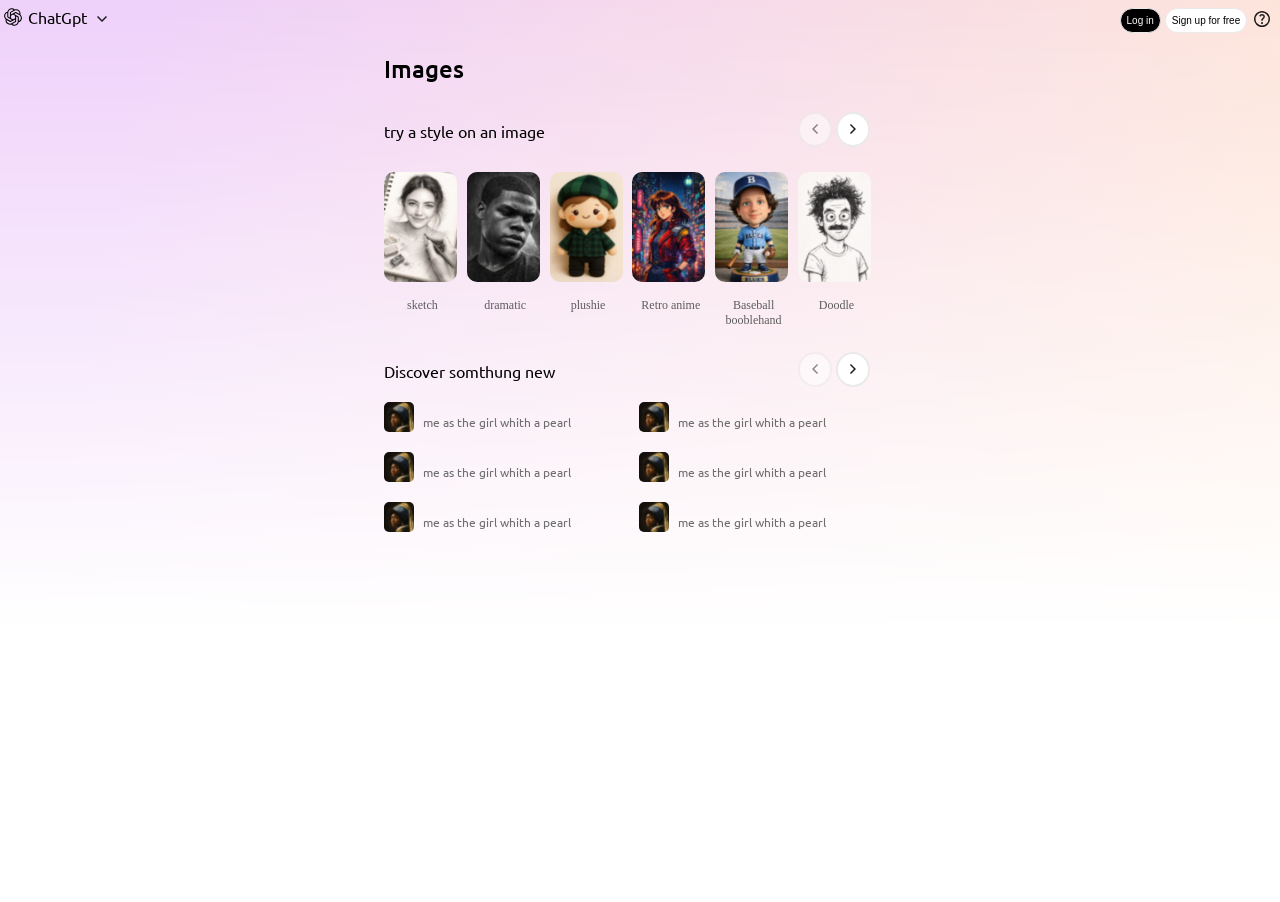
==== images.html @ a2b8e488 "new commit" ====
<!DOCTYPE html>
<html lang="en">

<head>
    <meta charset="UTF-8">
    <meta name="viewport" content="width=device-width, initial-scale=1.0">
    <title>image page</title>
    <link rel="preconnect" href="https://fonts.googleapis.com">
    <link rel="preconnect" href="https://fonts.gstatic.com" crossorigin>
    <link
        href="https://fonts.googleapis.com/css2?family=Ubuntu:ital,wght@0,300;0,400;0,500;0,700;1,300;1,400;1,500;1,700&display=swap"
        rel="stylesheet">
    <link rel="stylesheet" href="./css/images.css">
    <link rel="stylesheet" href="./css/style.css">

</head>

<body>
    <header>
        <div id="lefSide">
            <a href="./index.html">
                <svg id="logo" xmlns="http://www.w3.org/2000/svg"
                    viewBox="0 0 640 640"><!--!Font Awesome Free v7.3.1 by @fontawesome - https://fontawesome.com License - https://fontawesome.com/license/free Copyright 2026 Fonticons, Inc.-->
                    <path
                        d="M260.4 249.8L260.4 201.2C260.4 197.1 261.9 194 265.5 192L363.3 135.7C376.6 128 392.5 124.4 408.9 124.4C470.3 124.4 509.3 172 509.3 222.7C509.3 226.3 509.3 230.4 508.8 234.5L407.3 175.1C401.2 171.5 395 171.5 388.9 175.1L260.4 249.8zM488.7 439.2L488.7 323C488.7 315.8 485.6 310.7 479.5 307.1L351 232.4L393 208.3C396.6 206.3 399.7 206.3 403.2 208.3L501 264.7C529.2 281.1 548.1 315.9 548.1 349.7C548.1 388.6 525.1 424.5 488.7 439.3L488.7 439.3zM230.2 336.8L188.2 312.2C184.6 310.2 183.1 307.1 183.1 303L183.1 190.4C183.1 135.6 225.1 94.1 281.9 94.1C303.4 94.1 323.4 101.3 340.3 114.1L239.4 172.5C233.3 176.1 230.2 181.2 230.2 188.4L230.2 336.9L230.2 336.9zM320.6 389L260.4 355.2L260.4 283.5L320.6 249.7L380.8 283.5L380.8 355.2L320.6 389zM359.3 544.7C337.8 544.7 317.8 537.5 300.9 524.7L401.8 466.3C407.9 462.7 411 457.6 411 450.4L411 301.9L453.5 326.5C457.1 328.5 458.6 331.6 458.6 335.7L458.6 448.3C458.6 503.1 416.1 544.6 359.3 544.6L359.3 544.6zM237.8 430.5L140.1 374.2C111.9 357.8 93 323 93 289.2C93 249.8 116.6 214.4 152.9 199.6L152.9 316.3C152.9 323.5 156 328.6 162.1 332.2L290.1 406.4L248.1 430.5C244.5 432.5 241.4 432.5 237.9 430.5zM232.2 514.5C174.3 514.5 131.8 471 131.8 417.2C131.8 413.1 132.3 409 132.8 404.9L233.7 463.3C239.8 466.9 246 466.9 252.1 463.3L380.6 389.1L380.6 437.7C380.6 441.8 379.1 444.9 375.5 446.9L277.7 503.2C264.4 510.9 248.5 514.5 232.1 514.5L232.1 514.5zM359.2 575.4C421.2 575.4 472.9 531.4 484.6 473C541.9 458.1 578.8 404.4 578.8 349.6C578.8 313.8 563.4 278.9 535.8 253.9C538.4 243.1 539.9 232.4 539.9 221.6C539.9 148.4 480.5 93.6 411.9 93.6C398.1 93.6 384.8 95.6 371.5 100.3C348.5 77.8 316.7 63.4 281.9 63.4C219.9 63.4 168.2 107.4 156.5 165.8C99.2 180.6 62.3 234.4 62.3 289.2C62.3 325 77.7 359.9 105.3 384.9C102.7 395.7 101.2 406.4 101.2 417.2C101.2 490.4 160.6 545.2 229.2 545.2C243 545.2 256.3 543.2 269.6 538.5C292.6 561 324.4 575.4 359.2 575.4z" />
                </svg>
                <h1 class="ubuntu-regular">ChatGpt</h1>
                <svg xmlns="http://www.w3.org/2000/svg" height="18px" viewBox="48 -912 864 864" width="18px"
                    fill="#1f1f1f">
                    <path d="M480-333 240-573l51-51 189 189 189-189 51 51-240 240Z" />
                </svg>
            </a>
        </div>

        <div id="rightSide" class="ubuntu-regular">
            <svg xmlns="http://www.w3.org/2000/svg" height="18px" viewBox="48 -912 864 864" width="18px" fill="#1f1f1f">
                <path
                    d="M514-254q14-14 14-34t-14-34q-14-14-34-14t-34 14q-14 14-14 34t14 34q14 14 34 14t34-14Zm-70-139h73q0-37 6.5-52.5T555-485q35-34 48.5-58t13.5-53q0-55-37.5-89.5T484-720q-51 0-88.5 27T343-620l65 27q9-28 28.5-43.5T482-652q28 0 46 16t18 42q0 23-15.5 41T496-518q-35 32-43.5 52.5T444-393Zm36 297q-79 0-149-30t-122.5-82.5Q156-261 126-331T96-480q0-80 30-149.5t82.5-122Q261-804 331-834t149-30q80 0 149.5 30t122 82.5Q804-699 834-629.5T864-480q0 79-30 149t-82.5 122.5Q699-156 629.5-126T480-96Zm0-72q130 0 221-91t91-221q0-130-91-221t-221-91q-130 0-221 91t-91 221q0 130 91 221t221 91Zm0-312Z" />
            </svg>
            <button id="sign-up">Sign up for free</button>
            <button id="log-in">Log in</button>


        </div>
    </header>
    <main>
        <h2 class="ubuntu-medium ">Images</h2>
        <div class="ubuntu-regular explore">
            <p>try a style on an image</p>
            <span class="buttons">
                <button class="not-active">
                    <svg xmlns="http://www.w3.org/2000/svg" height="18px" viewBox="48 -912 864 864" width="18px"
                        fill="#1f1f1f">
                        <path d="M576-240 336-480l240-240 51 51-189 189 189 189-51 51Z" />
                    </svg>
                </button>
                <button>
                    <svg xmlns="http://www.w3.org/2000/svg" height="18px" viewBox="48 -912 864 864" width="18px"
                        fill="#1f1f1f">
                        <path d="M522-480 333-669l51-51 240 240-240 240-51-51 189-189Z" />
                    </svg>
                </button>
            </span>
        </div>
        <section id="galery">
            <article>
                <img src="./img/1img.png">
                <p>sketch</p>
            </article>
            <article>
                <img src="./img/2img.png">
                <p>dramatic</p>
            </article>
            <article>
                <img src="./img/3img.png">
                <p>plushie</p>
            </article>
            <article>
                <img src="./img/4img.png">
                <p>Retro anime</p>
            </article>
            <article class="two-line">
                <img src="./img/5img.png">
                <p>Baseball booblehand</p>
            </article>
            <article>
                <img src="./img/6img.png">
                <p>Doodle</p>
            </article>
        </section>

        <div class="ubuntu-regular explore">
            <p>Discover somthung new</p>
            <span class="buttons">
                <button class="not-active">
                    <svg xmlns="http://www.w3.org/2000/svg" height="18px" viewBox="48 -912 864 864" width="18px"
                        fill="#1f1f1f">
                        <path d="M576-240 336-480l240-240 51 51-189 189 189 189-51 51Z" />
                    </svg>
                </button>
                <button>
                    <svg xmlns="http://www.w3.org/2000/svg" height="18px" viewBox="48 -912 864 864" width="18px"
                        fill="#1f1f1f">
                        <path d="M522-480 333-669l51-51 240 240-240 240-51-51 189-189Z" />
                    </svg>
                </button>
            </span>
        </div>

        <section id="discover" class="ubuntu-regular">
            <div id="left">
                <article>
                    <img src="./img/צילום מסך 2026-10-11 120408.png">
                    <p>me as the girl whith a pearl</p>
                </article>
                <article>
                    <img src="./img/צילום מסך 2026-10-11 120408.png">
                    <p>me as the girl whith a pearl</p>
                </article>
                <article>
                    <img src="./img/צילום מסך 2026-10-11 120408.png">
                    <p>me as the girl whith a pearl</p>
                </article>
            </div>
            <div id="right">
                <article>
                <img src="./img/צילום מסך 2026-10-11 120408.png">
                <p>me as the girl whith a pearl</p>
                </article>
                <article>
                    <img src="./img/צילום מסך 2026-10-11 120408.png">
                    <p>me as the girl whith a pearl</p>
                </article>
                <article>
                    <img src="./img/צילום מסך 2026-10-11 120408.png">
                    <p>me as the girl whith a pearl</p>
                </article>
            </div>
        </section>
    </main>
</body>

</html>
---- css/images.css ----
body {
    background:
        linear-gradient(180deg,
            transparent 0%,
            white 70%,
            white 100%),
        linear-gradient(100deg,
            #EFD1FA 10%,
            #F6D9EC 45%,
            #FFE7D7 100%);
    min-height: 100vh;
}

header {
    margin: 2px;
    padding: 0;
    width: 100%;
}

header svg {
    display: inline-block;
}

header button {
    display: inline-block;
    border-radius: 20px;
    height: 25px;
    font-size: 10px;
    border: 1px solid #EAEAEA;
}

header h1 {
    display: inline-block;
    font-size: medium;
    margin: 0;
    color: black;
}


#lefSide {
    width: 80%;
    display: inline-block;
}

#rightSide {
    direction: rtl;
    width: 19%;
    display: inline-block;
}

header svg {
    position: relative;
    top: 4px;
    width: 22px;
}

header a {
    text-decoration: none;
}

#log-in {
    background-color: black;
    color: white;
}

#sign-up {
    background-color: white;
    border: 1px solid #EAEAEA;
}

main {
    width: 40%;
    margin: auto;
}

#buttons {
    width: 10%;
    display: inline-block;
}

.explore p {
    width: 80%;
    display: inline-block;

}

.explore button{
    display: inline-block;
    border-radius: 20px;
    height: 35px;
    width: 35pxs;
    font-size: 10px;
    border: 2px solid #EAEAEA;
    background-color: white;
}
.not-active{
    opacity: 50%;
}
#galery article{
    display: inline-block;
    width: 15%;
    margin-right: 2px;
}
#galery img{
    width: 95%;
    height: 110px;
    border-radius: 10px;
}
#galery p{
    color: #5D5D5D;
    font-size: 12px;
    text-align: center;
}
.two-line{
    position: relative;
    top:15px
}
#galery{
    margin-bottom: 20px;
}

#discover #left{
    width: 49%;
    display: inline-block;
}

#discover #right{
    width: 49%;
    display: inline-block;
}

#discover article img{
  width: 30px;
  border-radius: 5px;
  position: relative;
  top: 5px;
}

#discover article p{
    padding: 5px;
    color: #6E6E6E;
  display: inline-block;
font-size: 12px;
}
---- css/style.css ----
.ubuntu-light {
  font-family: "Ubuntu", sans-serif;
  font-weight: 300;
  font-style: normal;
}

.ubuntu-regular {
  font-family: "Ubuntu", sans-serif;
  font-weight: 400;
  font-style: normal;
}

.ubuntu-medium {
  font-family: "Ubuntu", sans-serif;
  font-weight: 500;
  font-style: normal;
}

.ubuntu-bold {
  font-family: "Ubuntu", sans-serif;
  font-weight: 700;
  font-style: normal;
}

.ubuntu-light-italic {
  font-family: "Ubuntu", sans-serif;
  font-weight: 300;
  font-style: italic;
}

.ubuntu-regular-italic {
  font-family: "Ubuntu", sans-serif;
  font-weight: 400;
  font-style: italic;
}

.ubuntu-medium-italic {
  font-family: "Ubuntu", sans-serif;
  font-weight: 500;
  font-style: italic;
}

.ubuntu-bold-italic {
  font-family: "Ubuntu", sans-serif;
  font-weight: 700;
  font-style: italic;
}
body{
    margin: 0;
    padding: 0;
    background-color: #FFFFFF;
}
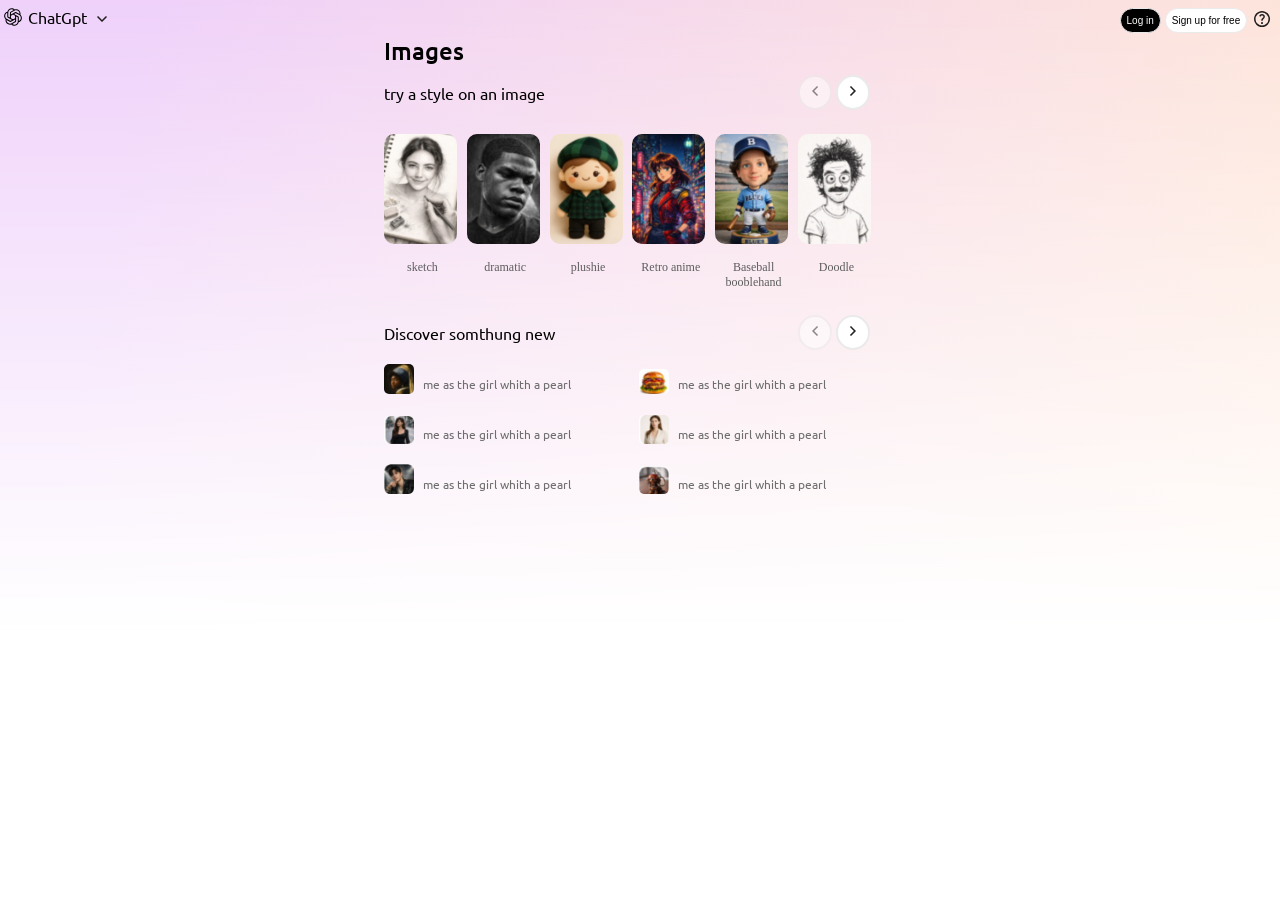
==== commit fcd55ad5: "two commit" ====
--- a/images.html
+++ b/images.html
@@ -110,29 +110,29 @@
         <section id="discover" class="ubuntu-regular">
             <div id="left">
                 <article>
-                    <img src="./img/צילום מסך 2026-10-11 120408.png">
+                    <img src="./img/1.png">
                     <p>me as the girl whith a pearl</p>
                 </article>
                 <article>
-                    <img src="./img/צילום מסך 2026-10-11 120408.png">
+                    <img src="./img/2.png">
                     <p>me as the girl whith a pearl</p>
                 </article>
                 <article>
-                    <img src="./img/צילום מסך 2026-10-11 120408.png">
+                    <img src="./img/3.png">
                     <p>me as the girl whith a pearl</p>
                 </article>
             </div>
             <div id="right">
                 <article>
-                <img src="./img/צילום מסך 2026-10-11 120408.png">
+                <img src="./img/4.png">
                 <p>me as the girl whith a pearl</p>
                 </article>
                 <article>
-                    <img src="./img/צילום מסך 2026-10-11 120408.png">
+                    <img src="./img/5.png">
                     <p>me as the girl whith a pearl</p>
                 </article>
                 <article>
-                    <img src="./img/צילום מסך 2026-10-11 120408.png">
+                    <img src="./img/6.png">
                     <p>me as the girl whith a pearl</p>
                 </article>
             </div>
--- a/css/images.css
+++ b/css/images.css
@@ -36,7 +36,9 @@
     color: black;
 }
 
-
+h2{
+    margin: 0;
+}
 #lefSide {
     width: 80%;
     display: inline-block;
